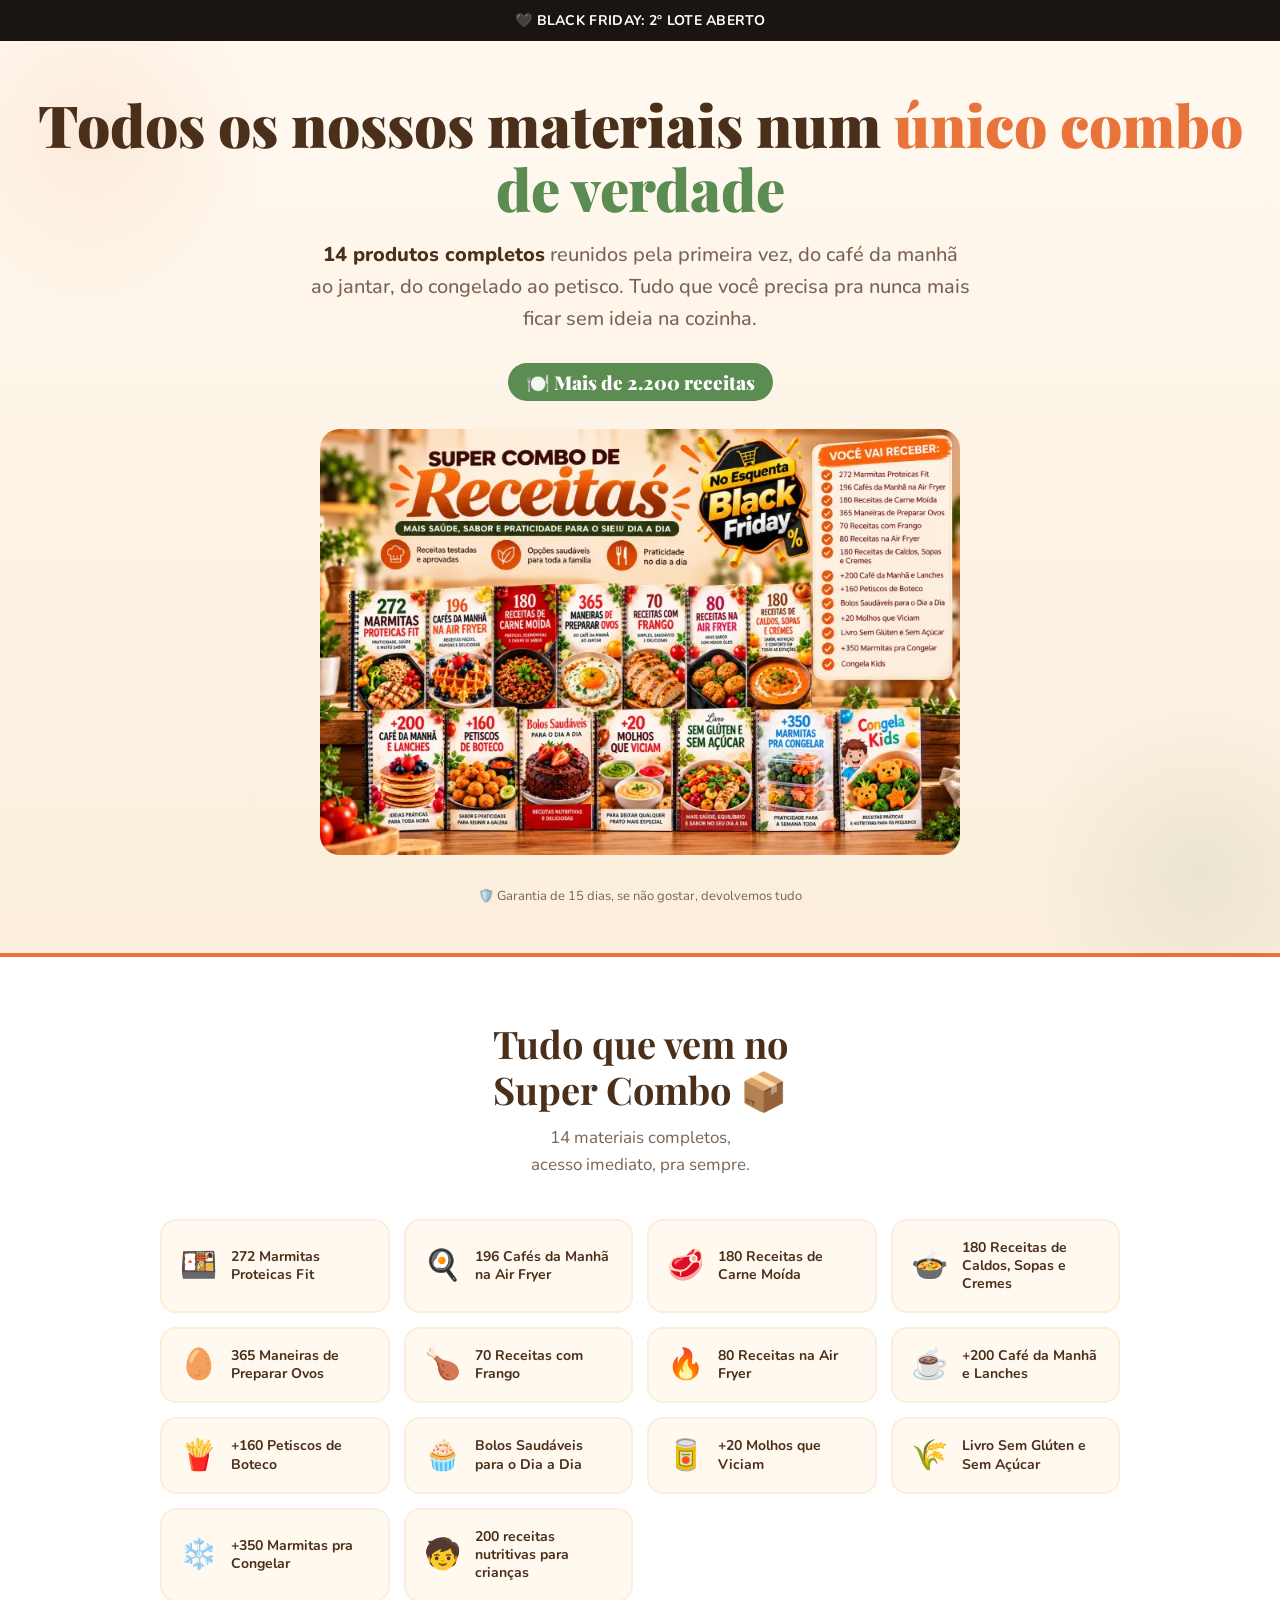
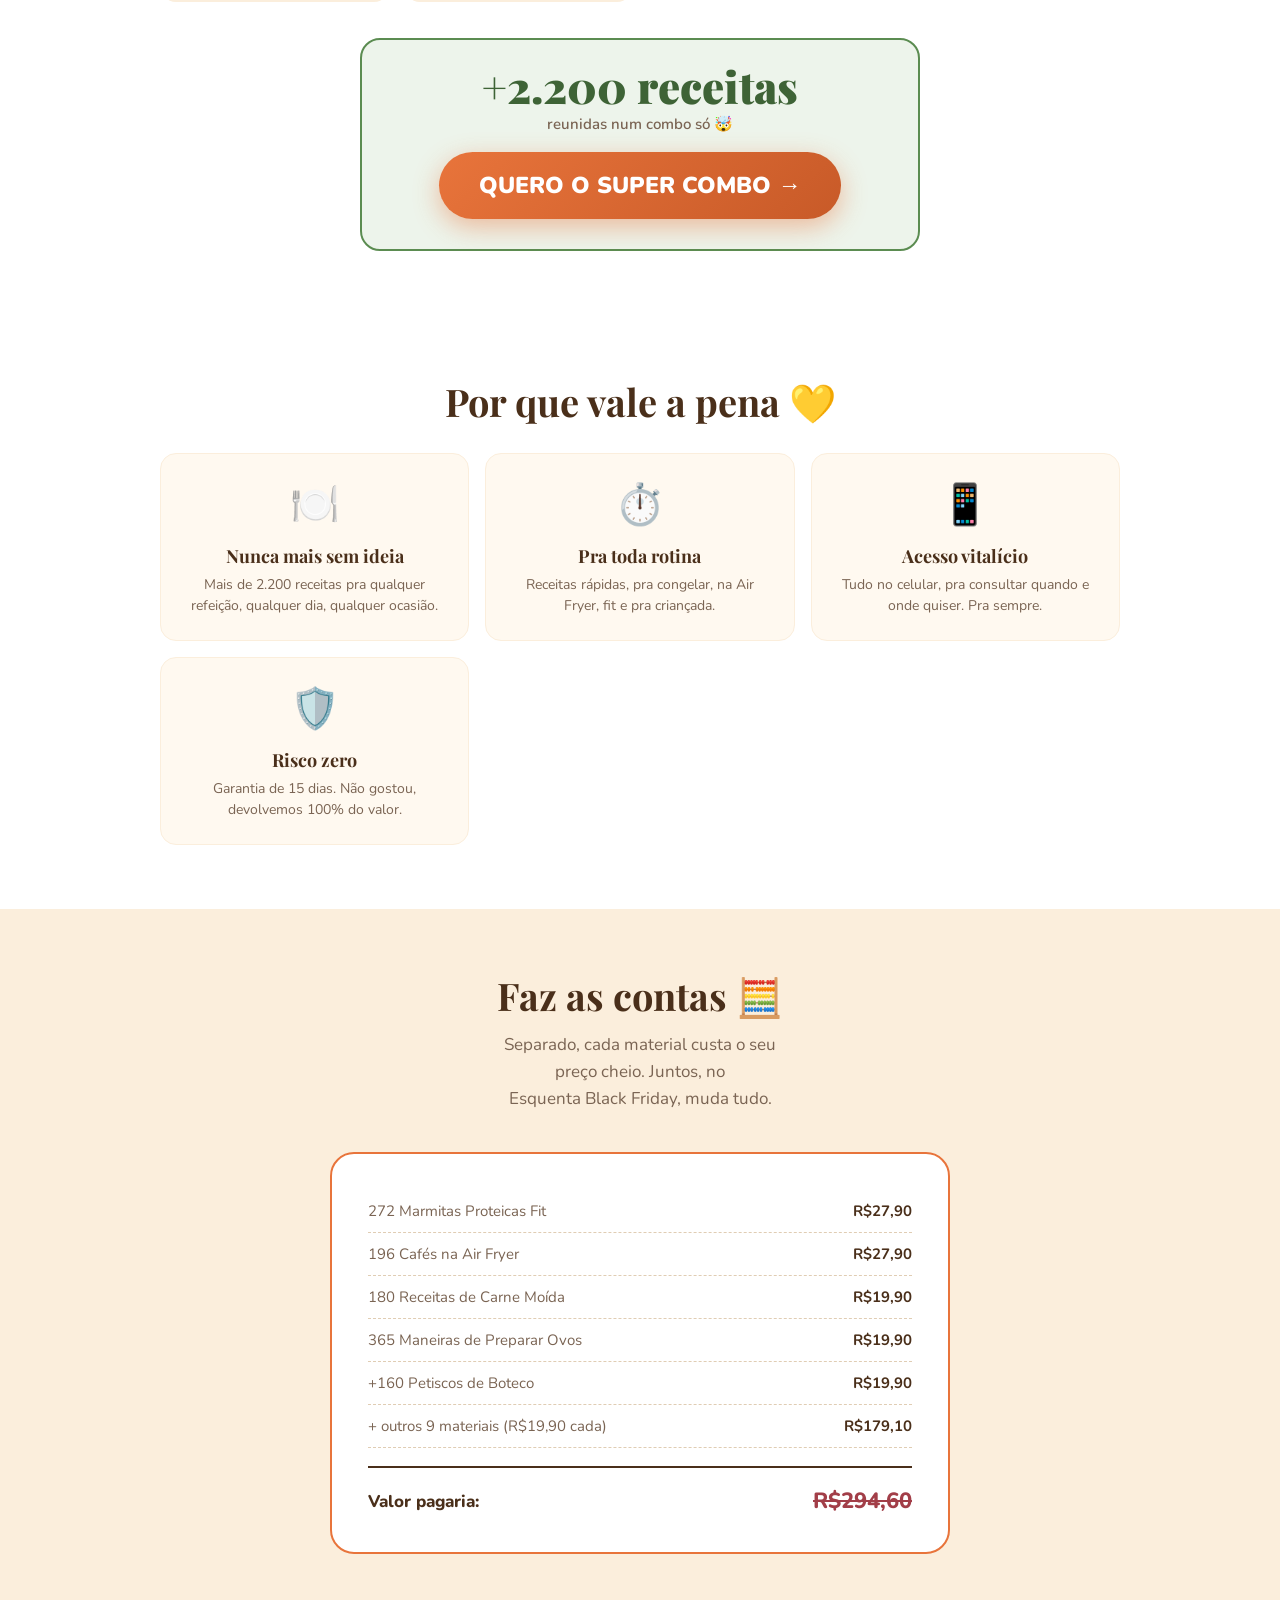
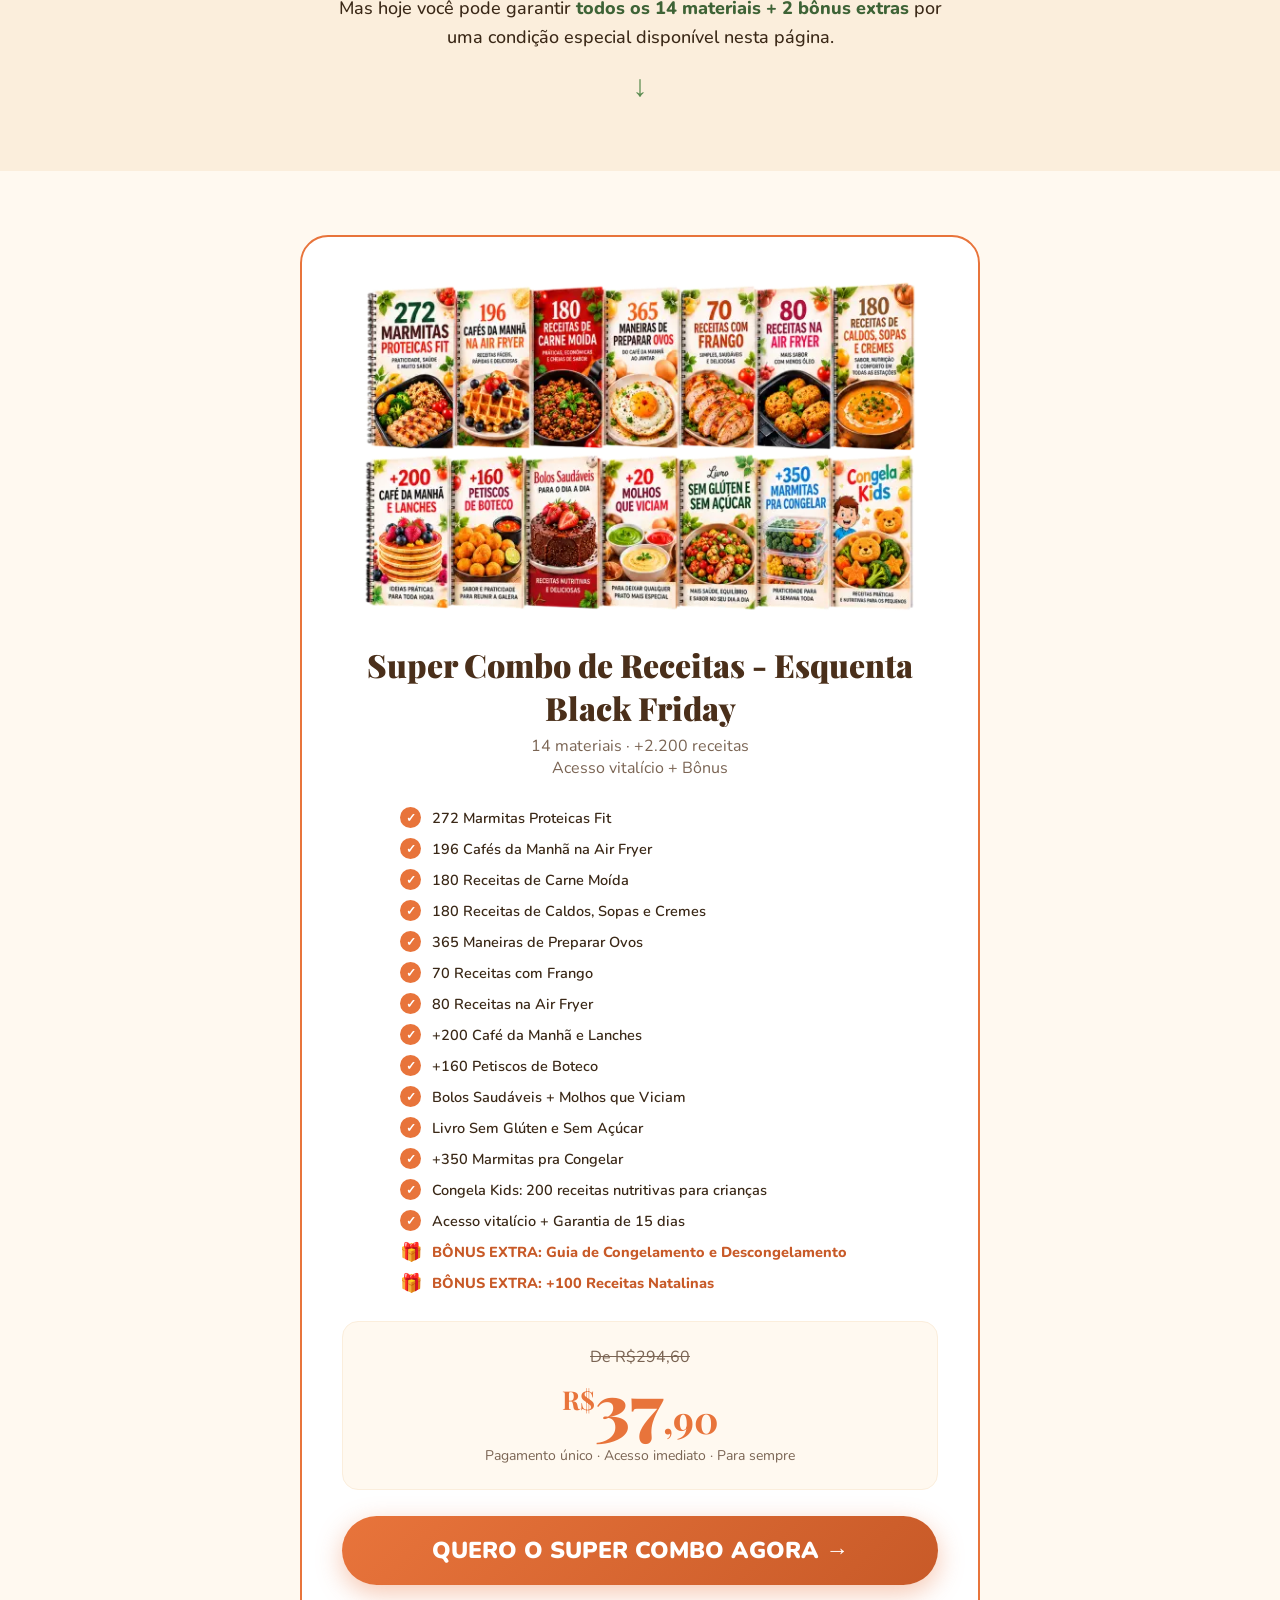
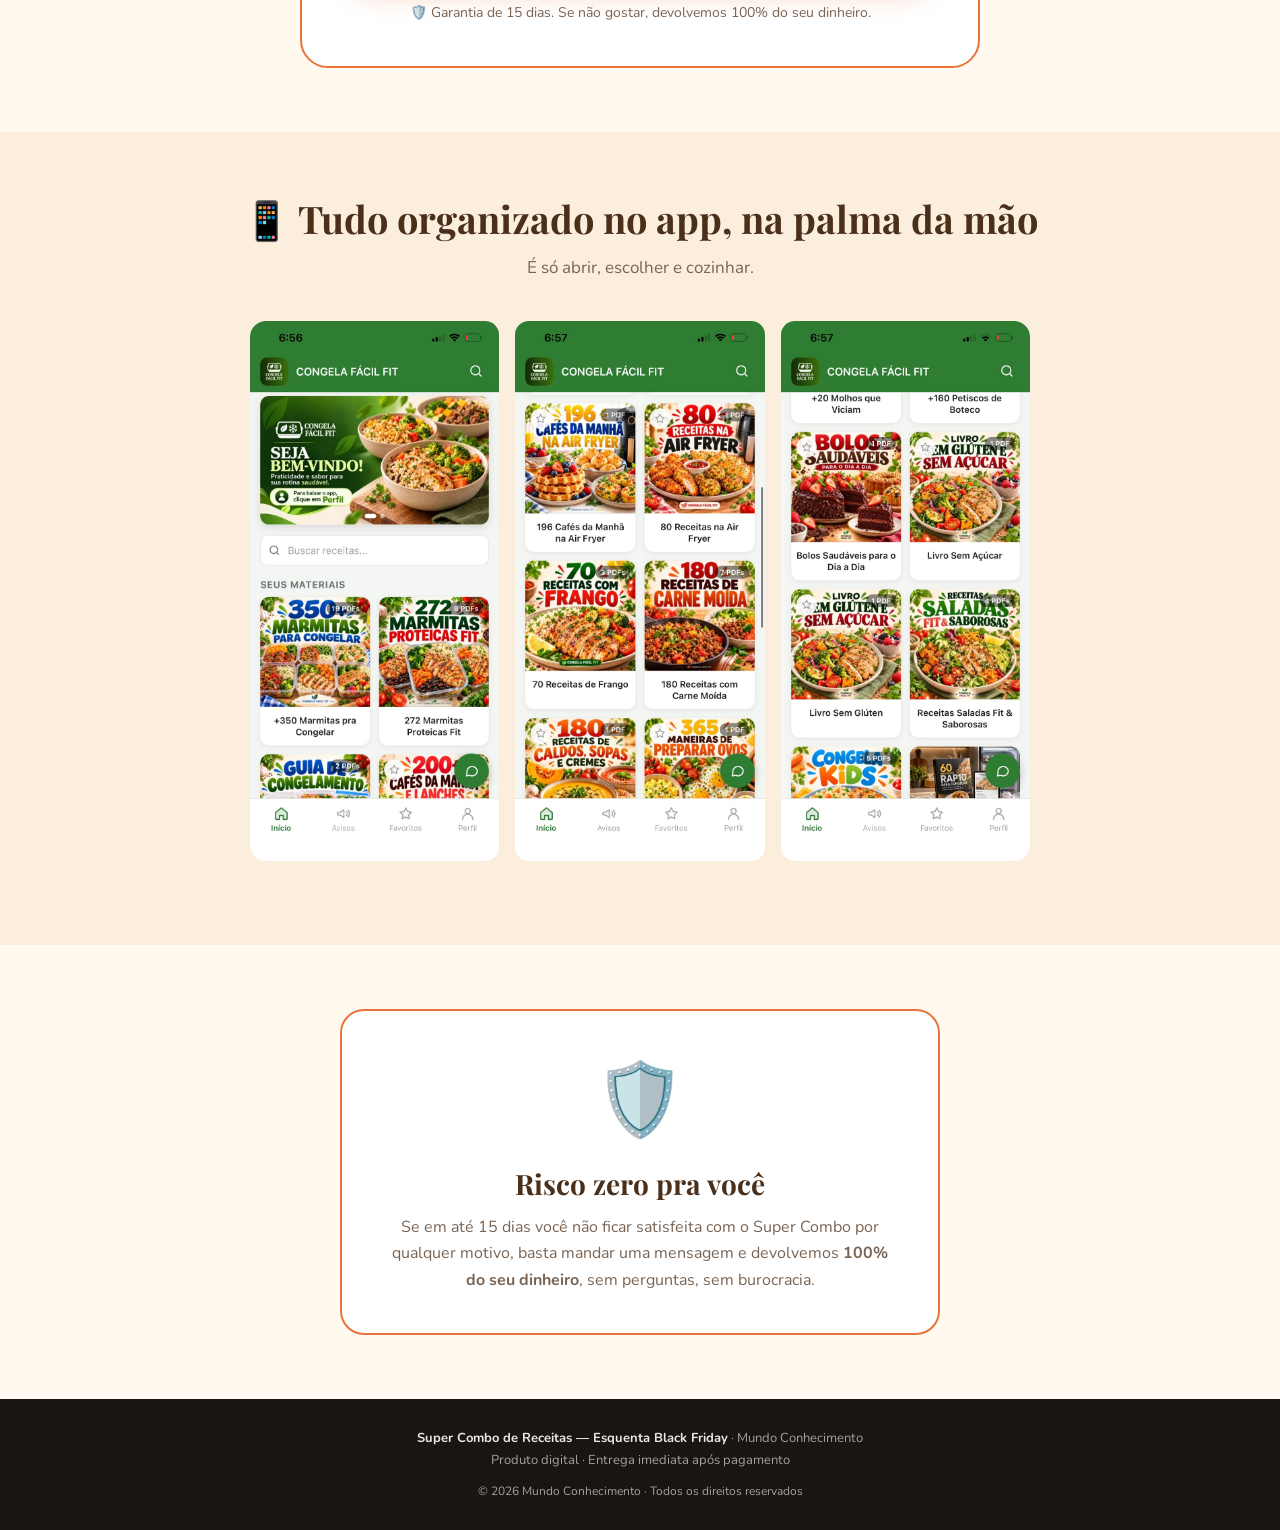
==== b.html @ e4562c5d "insta" ====
<!DOCTYPE html>
<html lang="pt-BR">
<head>
<meta charset="UTF-8">
<meta name="viewport" content="width=device-width, initial-scale=1.0">
<title>Super Combo de Receitas — Esquenta Black Friday</title>
<link href="https://fonts.googleapis.com/css2?family=Playfair+Display:wght@700;900&family=Nunito:wght@400;500;600;700;800;900&display=swap" rel="stylesheet">
<link rel="stylesheet" href="style.css">
</head>
<body>

<div class="topbar">
  🖤 BLACK FRIDAY: <span id="topbarTexto">Somente esse fim de semana</span> <span class="contador" id="contadorLote">--:--:--</span>
</div>

<section class="hero">
  <h1>Todos os nossos materiais num <em>único combo</em> <span class="verde">de verdade</span></h1>
  <p class="hero-sub">
    <strong>14 produtos completos</strong> reunidos pela primeira vez, do café da manhã ao jantar, do congelado ao petisco. Tudo que você precisa pra nunca mais ficar sem ideia na cozinha.
  </p>
  <div class="mega-num">🍽️ Mais de 2.200 receitas</div>

  <img src="assets/hero_4.webp" alt="Mockup do Super Combo de Receitas" class="hero-img">

  <div class="garantia-mini">🛡️ Garantia de 15 dias, se não gostar, devolvemos tudo</div>
</section>

<!-- OS 14 MATERIAIS -->
<section class="sec-tudo">
  <div class="container">
    <h2 class="section-title">Tudo que vem no <br>Super Combo 📦</h2>
    <p class="section-sub">14 materiais completos, <br>acesso imediato, pra sempre.</p>
    <div class="tudo-grid">
      <div class="tudo-card"><span class="ic">🍱</span><span class="txt">272 Marmitas Proteicas Fit</span></div>
      <div class="tudo-card"><span class="ic">🍳</span><span class="txt">196 Cafés da Manhã na Air Fryer</span></div>
      <div class="tudo-card"><span class="ic">🥩</span><span class="txt">180 Receitas de Carne Moída</span></div>
      <div class="tudo-card"><span class="ic">🍲</span><span class="txt">180 Receitas de Caldos, Sopas e Cremes</span></div>
      <div class="tudo-card"><span class="ic">🥚</span><span class="txt">365 Maneiras de Preparar Ovos</span></div>
      <div class="tudo-card"><span class="ic">🍗</span><span class="txt">70 Receitas com Frango</span></div>
      <div class="tudo-card"><span class="ic">🔥</span><span class="txt">80 Receitas na Air Fryer</span></div>
      <div class="tudo-card"><span class="ic">☕</span><span class="txt">+200 Café da Manhã e Lanches</span></div>
      <div class="tudo-card"><span class="ic">🍟</span><span class="txt">+160 Petiscos de Boteco</span></div>
      <div class="tudo-card"><span class="ic">🧁</span><span class="txt">Bolos Saudáveis para o Dia a Dia</span></div>
      <div class="tudo-card"><span class="ic">🥫</span><span class="txt">+20 Molhos que Viciam</span></div>
      <div class="tudo-card"><span class="ic">🌾</span><span class="txt">Livro Sem Glúten e Sem Açúcar</span></div>
      <div class="tudo-card"><span class="ic">❄️</span><span class="txt">+350 Marmitas pra Congelar</span></div>
      <div class="tudo-card"><span class="ic">🧒</span><span class="txt">200 receitas nutritivas para crianças</span></div>
    </div>
    <div class="total-receitas">
      <div class="big">+2.200 receitas</div>
      <p>reunidas num combo só 🤯</p>
      <a href="#oferta" class="cta-btn">QUERO O SUPER COMBO →</a>
    </div>
  </div>
</section>

<!-- BENEFÍCIOS -->
<section class="sec-beneficios">
  <div class="container">
    <h2 class="section-title">Por que vale a pena 💛</h2>
    <div class="benef-grid">
      <div class="benef-card"><span class="ic">🍽️</span><h3>Nunca mais sem ideia</h3><p>Mais de 2.200 receitas pra qualquer refeição, qualquer dia, qualquer ocasião.</p></div>
      <div class="benef-card"><span class="ic">⏱️</span><h3>Pra toda rotina</h3><p>Receitas rápidas, pra congelar, na Air Fryer, fit e pra criançada.</p></div>
      <div class="benef-card"><span class="ic">📱</span><h3>Acesso vitalício</h3><p>Tudo no celular, pra consultar quando e onde quiser. Pra sempre.</p></div>
      <div class="benef-card"><span class="ic">🛡️</span><h3>Risco zero</h3><p>Garantia de 15 dias. Não gostou, devolvemos 100% do valor.</p></div>
    </div>
  </div>
</section>

<!-- ANCORAGEM -->
<section class="sec-valor">
  <div class="container">
    <h2 class="section-title">Faz as contas 🧮</h2>
    <p class="section-sub">Separado, cada material custa o seu <br>preço cheio. Juntos, no <br>Esquenta Black Friday, muda tudo.</p>
    <div class="valor-box">
      <div class="valor-linha"><span>272 Marmitas Proteicas Fit</span><span class="preco">R$27,90</span></div>
      <div class="valor-linha"><span>196 Cafés na Air Fryer</span><span class="preco">R$27,90</span></div>
      <div class="valor-linha"><span>180 Receitas de Carne Moída</span><span class="preco">R$19,90</span></div>
      <div class="valor-linha"><span>365 Maneiras de Preparar Ovos</span><span class="preco">R$19,90</span></div>
      <div class="valor-linha"><span>+160 Petiscos de Boteco</span><span class="preco">R$19,90</span></div>
      <div class="valor-linha"><span>+ outros 9 materiais (R$19,90 cada)</span><span class="preco">R$179,10</span></div>
      <div class="valor-total"><span>Valor pagaria:</span><span class="riscado">R$294,60</span></div>
    </div>
    <div class="ponte-oferta">
      <p>Mas hoje você pode garantir <strong>todos os 14 materiais + 2 bônus extras</strong> por uma condição especial disponível nesta página.</p>
      <a href="#oferta" class="seta" aria-label="Ver oferta">↓</a>
    </div>
  </div>
</section>

<!-- OFERTA -->
<section class="sec-oferta" id="oferta">
  <div class="container">
    <div class="oferta-box">
      <img src="assets/600b2257_604f_4e3c_8ad4_a1678b78e243_photoroom_1.webp" alt="Materiais do Super Combo de Receitas" class="oferta-img">
      <div class="titulo">Super Combo de Receitas - Esquenta Black Friday</div>
      <div class="subtitulo">14 materiais · +2.200 receitas <br>Acesso vitalício + Bônus</div>
      <ul class="inclui-lista">
        <li>272 Marmitas Proteicas Fit</li>
        <li>196 Cafés da Manhã na Air Fryer</li>
        <li>180 Receitas de Carne Moída</li>
        <li>180 Receitas de Caldos, Sopas e Cremes</li>
        <li>365 Maneiras de Preparar Ovos</li>
        <li>70 Receitas com Frango</li>
        <li>80 Receitas na Air Fryer</li>
        <li>+200 Café da Manhã e Lanches</li>
        <li>+160 Petiscos de Boteco</li>
        <li>Bolos Saudáveis + Molhos que Viciam</li>
        <li>Livro Sem Glúten e Sem Açúcar</li>
        <li>+350 Marmitas pra Congelar</li>
        <li>Congela Kids: 200 receitas nutritivas para crianças</li>
        <li>Acesso vitalício + Garantia de 15 dias</li>
        <li class="bonus">BÔNUS EXTRA: Guia de Congelamento e Descongelamento</li>
        <li class="bonus">BÔNUS EXTRA: +100 Receitas Natalinas</li>
      </ul>
      <div class="preco-box">
        <div class="preco-de">De R$294,60</div>
        <div class="preco-por"><span>R$</span>37<span class="cents">,90</span></div>
        <div class="preco-detalhe">Pagamento único · Acesso imediato · Para sempre</div>
      </div>
      <a href="https://pay.wiapy.com/JGhLkvUF-u0" class="cta-btn-bf">QUERO O SUPER COMBO AGORA →</a>
      <div class="garantia-box">🛡️ Garantia de 15 dias. Se não gostar, devolvemos 100% do seu dinheiro.</div>
    </div>
  </div>
</section>

<!-- APP -->
<section class="sec-carrossel">
  <div class="container">
    <h2 class="section-title">📱 Tudo organizado no app, na palma da mão</h2>
    <p class="section-sub">É só abrir, escolher e cozinhar.</p>
    <div class="carrossel-wrapper" id="carrosselWrapper">
      <button class="carr-btn" onclick="moverCarrossel(-1)" aria-label="Anterior">&#8249;</button>
      <div class="carrossel-track-outer">
        <div class="carrossel-track" id="carrosselTrack">
          <div class="carr-slide"><img src="assets/app-1.jpeg" alt="Tela inicial do app com os materiais" width="739" height="1600" loading="lazy"></div>
          <div class="carr-slide"><img src="assets/app-2.jpeg" alt="Materiais de café da manhã, Air Fryer, frango e carne moída no app" width="739" height="1600" loading="lazy"></div>
          <div class="carr-slide"><img src="assets/app-3.jpeg" alt="Materiais de bolos saudáveis, sem glúten e sem açúcar no app" width="739" height="1600" loading="lazy"></div>
        </div>
      </div>
      <button class="carr-btn" onclick="moverCarrossel(1)" aria-label="Próximo">&#8250;</button>
    </div>
    <div class="carr-dots" id="carrDots"></div>
  </div>
</section>

<!-- GARANTIA -->
<section class="sec-garantia">
  <div class="container">
    <div class="garantia-inner">
      <span class="g-big">🛡️</span>
      <h3>Risco zero pra você</h3>
      <p>Se em até 15 dias você não ficar satisfeita com o Super Combo por qualquer motivo, basta mandar uma mensagem e devolvemos <strong>100% do seu dinheiro</strong>, sem perguntas, sem burocracia.</p>
    </div>
  </div>
</section>

<footer>
  <p><strong>Super Combo de Receitas — Esquenta Black Friday</strong> · Mundo Conhecimento</p>
  <p>Produto digital · Entrega imediata após pagamento</p>
  <p style="margin-top:10px;font-size:12px;">© 2026 Mundo Conhecimento · Todos os direitos reservados</p>
</footer>

<script src="script.js"></script>
</body>
</html>
---- style.css ----
*, *::before, *::after { box-sizing: border-box; margin: 0; padding: 0; }

:root {
  --creme: #FFF9F0;
  --creme-escuro: #FBEEDC;
  --terracota: #E8743B;
  --terracota-escuro: #C85A28;
  --verde: #5B8C51;
  --verde-escuro: #3E6336;
  --mostarda: #E8A317;
  --vinho: #A23E48;
  --marrom: #4A2F1A;
  --texto: #3A2817;
  --texto-muted: #7A6453;
  --branco: #FFFFFF;
  --preto-bf: #1A1512;
}

body { font-family: 'Nunito', sans-serif; color: var(--texto); background: var(--creme); overflow-x: hidden; }

/* TOPBAR BLACK FRIDAY */
.topbar { background: var(--preto-bf); color: white; text-align: center; padding: 11px 12px; font-size: clamp(11px, 3.4vw, 14px); font-weight: 700; letter-spacing: 0.3px; white-space: nowrap; }
.topbar .contador { background: var(--mostarda); color: var(--preto-bf); border-radius: 20px; padding: 2px 10px; font-weight: 900; margin: 0 4px; }
.topbar .contador { font-variant-numeric: tabular-nums; }

/* HERO */
.hero { background: linear-gradient(180deg, #FFF9F0 0%, #FBEEDC 100%); padding: 52px 24px 48px; text-align: center; position: relative; overflow: hidden; border-bottom: 4px solid var(--terracota); }
.hero::before { content: ''; position: absolute; top: -90px; left: -90px; width: 360px; height: 360px; background: radial-gradient(circle, rgba(232,116,59,0.1) 0%, transparent 70%); border-radius: 50%; pointer-events: none; }
.hero::after { content: ''; position: absolute; bottom: -90px; right: -90px; width: 340px; height: 340px; background: radial-gradient(circle, rgba(91,140,81,0.1) 0%, transparent 70%); border-radius: 50%; pointer-events: none; }

.badge-bf { display: inline-flex; align-items: center; gap: 8px; background: var(--preto-bf); color: var(--mostarda); border-radius: 30px; padding: 7px 20px; font-size: 13px; font-weight: 900; margin-bottom: 22px; letter-spacing: 1px; text-transform: uppercase; position: relative; z-index: 1; }
.badge-bf .dot { width: 7px; height: 7px; background: var(--terracota); border-radius: 50%; animation: pulse 1.4s ease-in-out infinite; }
@keyframes pulse { 0%, 100% { transform: scale(1); } 50% { transform: scale(1.6); } }

.hero h1 { font-family: 'Playfair Display', serif; font-size: clamp(32px, 6vw, 58px); font-weight: 900; color: var(--marrom); line-height: 1.1; margin-bottom: 18px; position: relative; z-index: 1; }
.hero h1 em { font-style: normal; color: var(--terracota); }
.hero h1 .verde { color: var(--verde); }

.hero-sub { font-size: clamp(16px, 2.3vw, 20px); color: var(--texto-muted); max-width: 660px; margin: 0 auto 28px; line-height: 1.6; font-weight: 500; position: relative; z-index: 1; }
.hero-sub strong { color: var(--marrom); font-weight: 800; }

.mega-num { display: inline-block; background: var(--verde); color: white; font-family: 'Playfair Display', serif; font-weight: 900; font-size: clamp(15px, 2.3vw, 19px); padding: 6px 18px; border-radius: 30px; margin-bottom: 28px; position: relative; z-index: 1; }

.hero-img { display: block; max-width: 640px; width: 100%; height: auto; margin: 0 auto 32px; border-radius: 20px; position: relative; z-index: 1; }

.cta-btn { display: inline-block; background: linear-gradient(135deg, var(--terracota) 0%, var(--terracota-escuro) 100%); color: white; font-family: 'Nunito', sans-serif; font-size: clamp(15px, 4.2vw, 23px); font-weight: 900; padding: 18px clamp(22px, 5vw, 40px); white-space: nowrap; border-radius: 50px; text-decoration: none; border: none; box-shadow: 0 8px 26px rgba(232,116,59,0.45); transition: transform 0.2s, box-shadow 0.2s; position: relative; overflow: hidden; cursor: pointer; max-width: 100%; z-index: 1; }
.cta-btn::after { content: ''; position: absolute; top: 0; left: -100%; width: 60%; height: 100%; background: linear-gradient(90deg, transparent, rgba(255,255,255,0.3), transparent); transform: skewX(-20deg); animation: shimmer 2.8s ease-in-out infinite; }
@keyframes shimmer { 0% { left: -100%; } 100% { left: 200%; } }
.cta-btn:hover { transform: translateY(-3px); box-shadow: 0 12px 34px rgba(232,116,59,0.55); }

.preco-hero { margin-top: 20px; font-size: 15px; color: var(--texto-muted); position: relative; z-index: 1; }
.preco-hero .de { text-decoration: line-through; opacity: 0.55; }
.preco-hero strong { font-family: 'Playfair Display', serif; font-size: 32px; color: var(--terracota); font-weight: 900; }
.garantia-mini { display: flex; align-items: center; justify-content: center; gap: 6px; font-size: 13px; color: var(--texto-muted); margin-top: 12px; position: relative; z-index: 1; }

/* SEÇÕES */
section { padding: 64px 24px; }
.container { max-width: 960px; margin: 0 auto; }
.section-title { font-family: 'Playfair Display', serif; font-size: clamp(24px, 4vw, 38px); font-weight: 700; text-align: center; margin-bottom: 12px; color: var(--marrom); line-height: 1.2; }
.section-sub { text-align: center; color: var(--texto-muted); font-size: 17px; max-width: 620px; margin: 0 auto 40px; line-height: 1.6; }

/* O QUE VEM - GRID DOS 13 */
.sec-tudo { background: var(--branco); }
.tudo-grid { display: grid; grid-template-columns: repeat(auto-fill, minmax(220px, 1fr)); gap: 14px; }
.tudo-card { background: var(--creme); border: 2px solid var(--creme-escuro); border-radius: 16px; padding: 18px 18px; display: flex; align-items: center; gap: 14px; transition: transform 0.2s, border-color 0.2s; }
.tudo-card:hover { transform: translateY(-3px); border-color: var(--terracota); }
.tudo-card .ic { font-size: 30px; flex-shrink: 0; line-height: 1; }
.tudo-card .txt { font-size: 14px; font-weight: 700; color: var(--marrom); line-height: 1.3; }
.tudo-card .txt small { display: block; font-weight: 600; color: var(--texto-muted); font-size: 12px; margin-top: 2px; }

.total-receitas { text-align: center; margin-top: 36px; background: var(--verde-claro, #EDF4EB); border: 2px solid var(--verde); border-radius: 20px; padding: 24px; max-width: 560px; margin-left: auto; margin-right: auto; }
.total-receitas .big { font-family: 'Playfair Display', serif; font-size: 44px; font-weight: 900; color: var(--verde-escuro); line-height: 1; }
.total-receitas p { font-size: 15px; color: var(--texto-muted); margin-top: 6px; font-weight: 600; }

/* ANCORAGEM DE VALOR */
.sec-valor { background: var(--creme-escuro); }
.valor-box { max-width: 620px; margin: 0 auto; background: white; border-radius: 24px; padding: 36px; border: 2px solid var(--terracota); }
.valor-linha { display: flex; justify-content: space-between; align-items: center; padding: 11px 0; border-bottom: 1px dashed #E0CDB4; font-size: 15px; color: var(--texto-muted); }
.valor-linha:last-of-type { border-bottom: none; }
.valor-linha .preco { font-weight: 700; color: var(--marrom); }
.valor-total { display: flex; justify-content: space-between; align-items: center; margin-top: 18px; padding-top: 18px; border-top: 2px solid var(--marrom); font-size: 17px; font-weight: 800; color: var(--marrom); }
.valor-total .riscado { text-decoration: line-through; color: var(--vinho); font-size: 22px; }
.valor-hoje { text-align: center; margin-top: 24px; }
.valor-hoje .label { font-size: 15px; color: var(--texto-muted); font-weight: 600; }
.valor-hoje .num { font-family: 'Playfair Display', serif; font-size: 56px; font-weight: 900; color: var(--terracota); line-height: 1; }
.valor-hoje .num span { font-size: 26px; vertical-align: super; }
.total-receitas .cta-btn { margin-top: 18px; }

/* PONTE PARA A OFERTA */
.ponte-oferta { text-align: center; max-width: 620px; margin: 40px auto 0; }
.ponte-oferta p { font-size: 18px; line-height: 1.6; color: var(--texto); font-weight: 500; }
.ponte-oferta strong { color: var(--verde-escuro); font-weight: 800; }
.ponte-oferta .seta { display: inline-block; margin-top: 14px; font-size: 30px; font-weight: 700; color: var(--verde); text-decoration: none; animation: descer 1.6s ease-in-out infinite; }
@keyframes descer { 0%, 100% { transform: translateY(0); } 50% { transform: translateY(6px); } }

/* PARA QUEM / BENEFÍCIOS */
.sec-beneficios { background: var(--branco); }
.benef-grid { margin-top: 28px; display: grid; grid-template-columns: repeat(auto-fit, minmax(240px, 1fr)); gap: 16px; }
.benef-card { background: var(--creme); border-radius: 16px; padding: 24px 22px; text-align: center; border: 1.5px solid var(--creme-escuro); }
.benef-card .ic { font-size: 40px; display: block; margin-bottom: 12px; }
.benef-card h3 { font-family: 'Playfair Display', serif; font-size: 18px; color: var(--marrom); margin-bottom: 6px; }
.benef-card p { font-size: 14px; color: var(--texto-muted); line-height: 1.5; }

/* CARROSSEL / PRÉVIA */
.sec-carrossel { background: var(--creme-escuro); }
.carrossel-wrapper { display: flex; align-items: center; gap: 12px; margin: 8px auto 0; max-width: 780px; }
.carrossel-wrapper.sem-nav .carr-btn { display: none; }
.carrossel-track-outer { overflow: hidden; flex: 1; border-radius: 16px; }
.carrossel-track { display: flex; gap: 16px; transition: transform 0.4s ease; will-change: transform; touch-action: pan-y; }
.carr-slide { flex: 0 0 calc((100% - 32px) / 3); border-radius: 14px; overflow: hidden; aspect-ratio: 739/1600; }
.carr-slide img { width: 100%; height: 100%; object-fit: cover; display: block; }
.carr-placeholder { background: repeating-linear-gradient(45deg, #F3E2CB, #F3E2CB 12px, #EFD9BC 12px, #EFD9BC 24px); display: flex; align-items: center; justify-content: center; font-size: 13px; font-weight: 700; color: var(--terracota-escuro); border: 2px dashed var(--terracota); }
.carr-btn { background: var(--terracota); color: white; border: none; border-radius: 50%; width: 44px; height: 44px; font-size: 26px; cursor: pointer; flex-shrink: 0; display: flex; align-items: center; justify-content: center; transition: background 0.2s, transform 0.2s; box-shadow: 0 2px 8px rgba(0,0,0,0.15); }
.carr-btn:hover { background: var(--terracota-escuro); transform: scale(1.08); }
.carr-dots { display: flex; justify-content: center; gap: 8px; margin-top: 20px; }
.carr-dot { width: 10px; height: 10px; border-radius: 50%; background: #D9C3A6; cursor: pointer; transition: background 0.2s, transform 0.2s; border: none; }
.carr-dot.ativo { background: var(--terracota); transform: scale(1.3); }
@media (max-width: 600px) { .carrossel-wrapper { max-width: 400px; } .carr-slide { flex: 0 0 100%; } .carr-btn { width: 36px; height: 36px; font-size: 20px; } }

/* OFERTA */
.sec-oferta { background: var(--creme); color: var(--texto); }
.oferta-box { max-width: 680px; margin: 0 auto; background: var(--branco); border-radius: 28px; border: 2px solid var(--terracota); padding: 44px 40px; text-align: center; }
.oferta-img { display: block; width: 100%; max-width: 560px; height: auto; margin: 0 auto 24px; }
.oferta-box .titulo { font-family: 'Playfair Display', serif; font-size: clamp(24px, 4vw, 32px); font-weight: 900; margin-bottom: 6px; color: var(--marrom); }
.oferta-box .subtitulo { font-size: 16px; color: var(--texto-muted); margin-bottom: 28px; }
.inclui-lista { list-style: none; text-align: left; margin-bottom: 28px; display: grid; gap: 10px; max-width: 480px; margin-left: auto; margin-right: auto; }
.inclui-lista li { display: flex; align-items: center; gap: 11px; font-size: 14.5px; font-weight: 600; }
.inclui-lista li::before { content: '✓'; background: var(--terracota); color: white; width: 21px; height: 21px; border-radius: 50%; display: flex; align-items: center; justify-content: center; font-weight: 900; font-size: 12px; flex-shrink: 0; }
.inclui-lista li.bonus { color: var(--terracota-escuro); font-weight: 800; }
.inclui-lista li.bonus::before { content: '🎁'; background: none; font-size: 18px; }
.preco-box { background: var(--creme); border-radius: 16px; padding: 24px; margin-bottom: 26px; border: 1px solid var(--creme-escuro); }
.preco-de { font-size: 16px; color: var(--texto-muted); text-decoration: line-through; margin-bottom: 4px; }
.preco-por { font-family: 'Playfair Display', serif; font-size: clamp(50px, 11vw, 68px); font-weight: 900; line-height: 1; color: var(--terracota); }
.preco-por span { font-size: 26px; vertical-align: super; font-weight: 700; }
.preco-por .cents { font-size: 38px; vertical-align: baseline; }
.preco-detalhe { font-size: 14px; color: var(--texto-muted); margin-top: 6px; }
.cta-btn-bf { display: block; background: linear-gradient(135deg, var(--terracota) 0%, var(--terracota-escuro) 100%); color: white; font-family: 'Nunito', sans-serif; font-size: clamp(12px, 3.8vw, 23px); font-weight: 900; padding: 19px 10px; text-align: center; white-space: nowrap; border-radius: 50px; text-decoration: none; cursor: pointer; border: none; box-shadow: 0 8px 26px rgba(232,116,59,0.4); transition: transform 0.2s, box-shadow 0.2s; width: 100%; }
.cta-btn-bf:hover { transform: translateY(-3px); box-shadow: 0 12px 34px rgba(232,116,59,0.55); }
.garantia-box { margin-top: 18px; display: flex; align-items: center; justify-content: center; gap: 8px; font-size: 14px; color: var(--texto-muted); flex-wrap: wrap; text-align: center; }

/* GARANTIA */
.sec-garantia { background: var(--creme); }
.garantia-inner { max-width: 600px; margin: 0 auto; background: white; border-radius: 24px; padding: 40px; text-align: center; border: 2px solid var(--terracota); }
.garantia-inner .g-big { font-size: 72px; margin-bottom: 16px; display: block; }
.garantia-inner h3 { font-family: 'Playfair Display', serif; font-size: 28px; font-weight: 700; color: var(--marrom); margin-bottom: 12px; }
.garantia-inner p { font-size: 16px; color: var(--texto-muted); line-height: 1.65; }

/* FOOTER */
footer { background: var(--preto-bf); color: rgba(255,255,255,0.6); text-align: center; padding: 28px 24px; font-size: 13px; line-height: 1.7; }
footer strong { color: rgba(255,255,255,0.9); }

@media (max-width: 600px) {
  .tudo-grid { grid-template-columns: repeat(2, 1fr); gap: 10px; }
  .tudo-card { flex-direction: column; text-align: center; gap: 8px; padding: 16px 10px; }
  .tudo-card .txt { font-size: 13px; }
  section { padding: 48px 16px; }
  .oferta-box, .valor-box { padding: 28px 20px; }
  .garantia-inner { padding: 28px 20px; }
  .preco-por { font-size: 52px; }
}
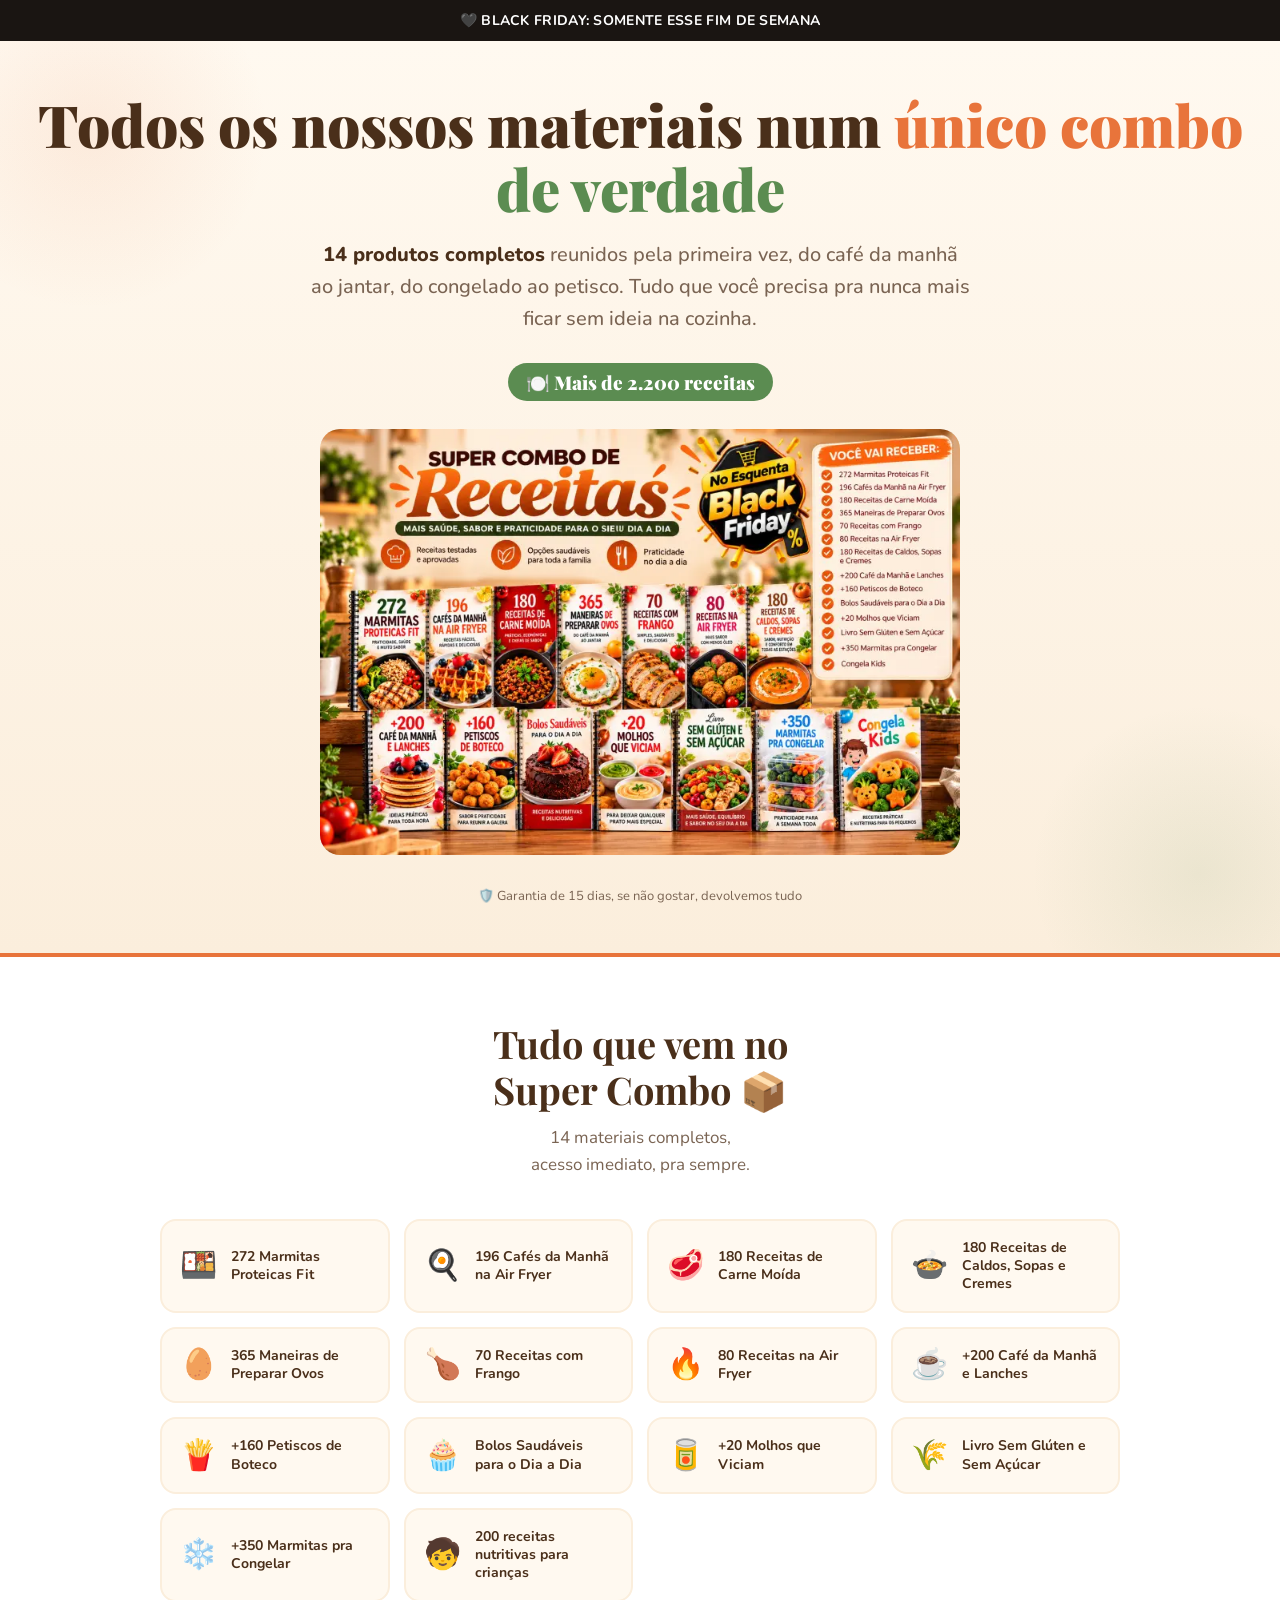
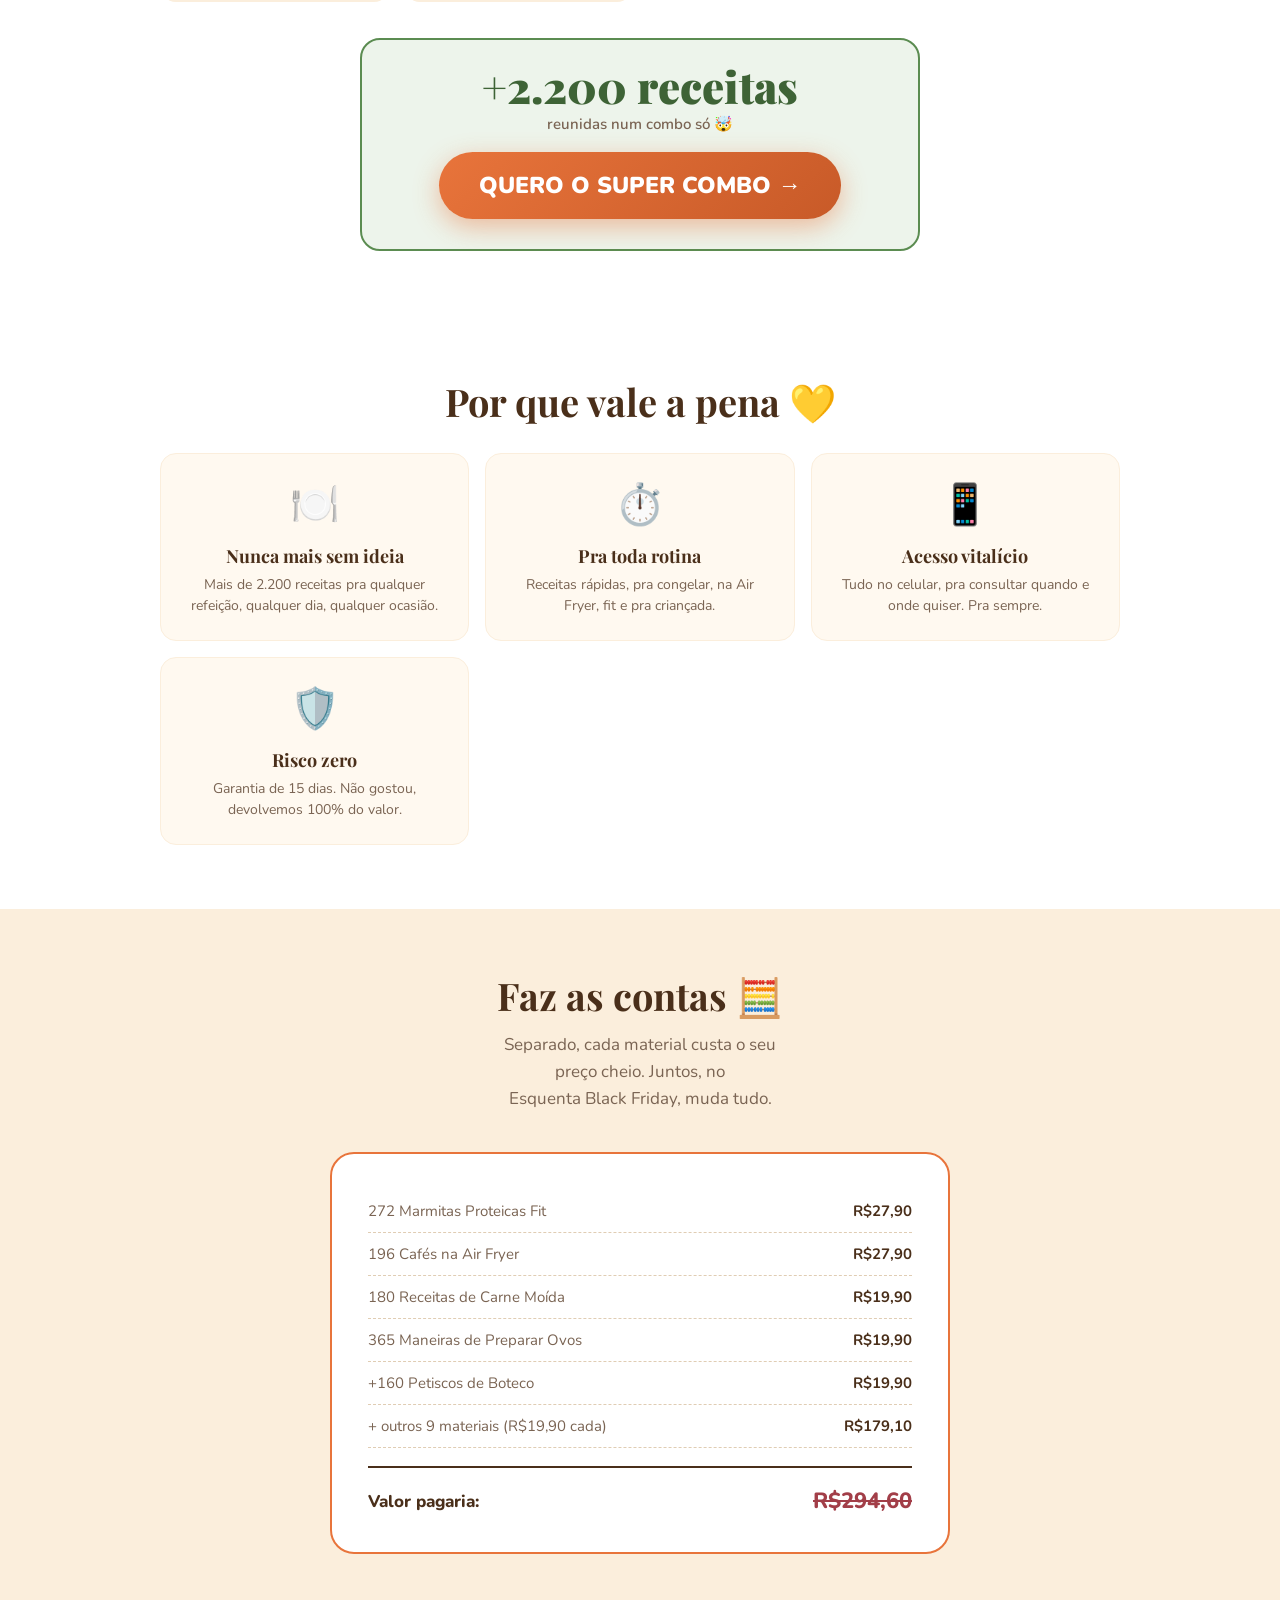
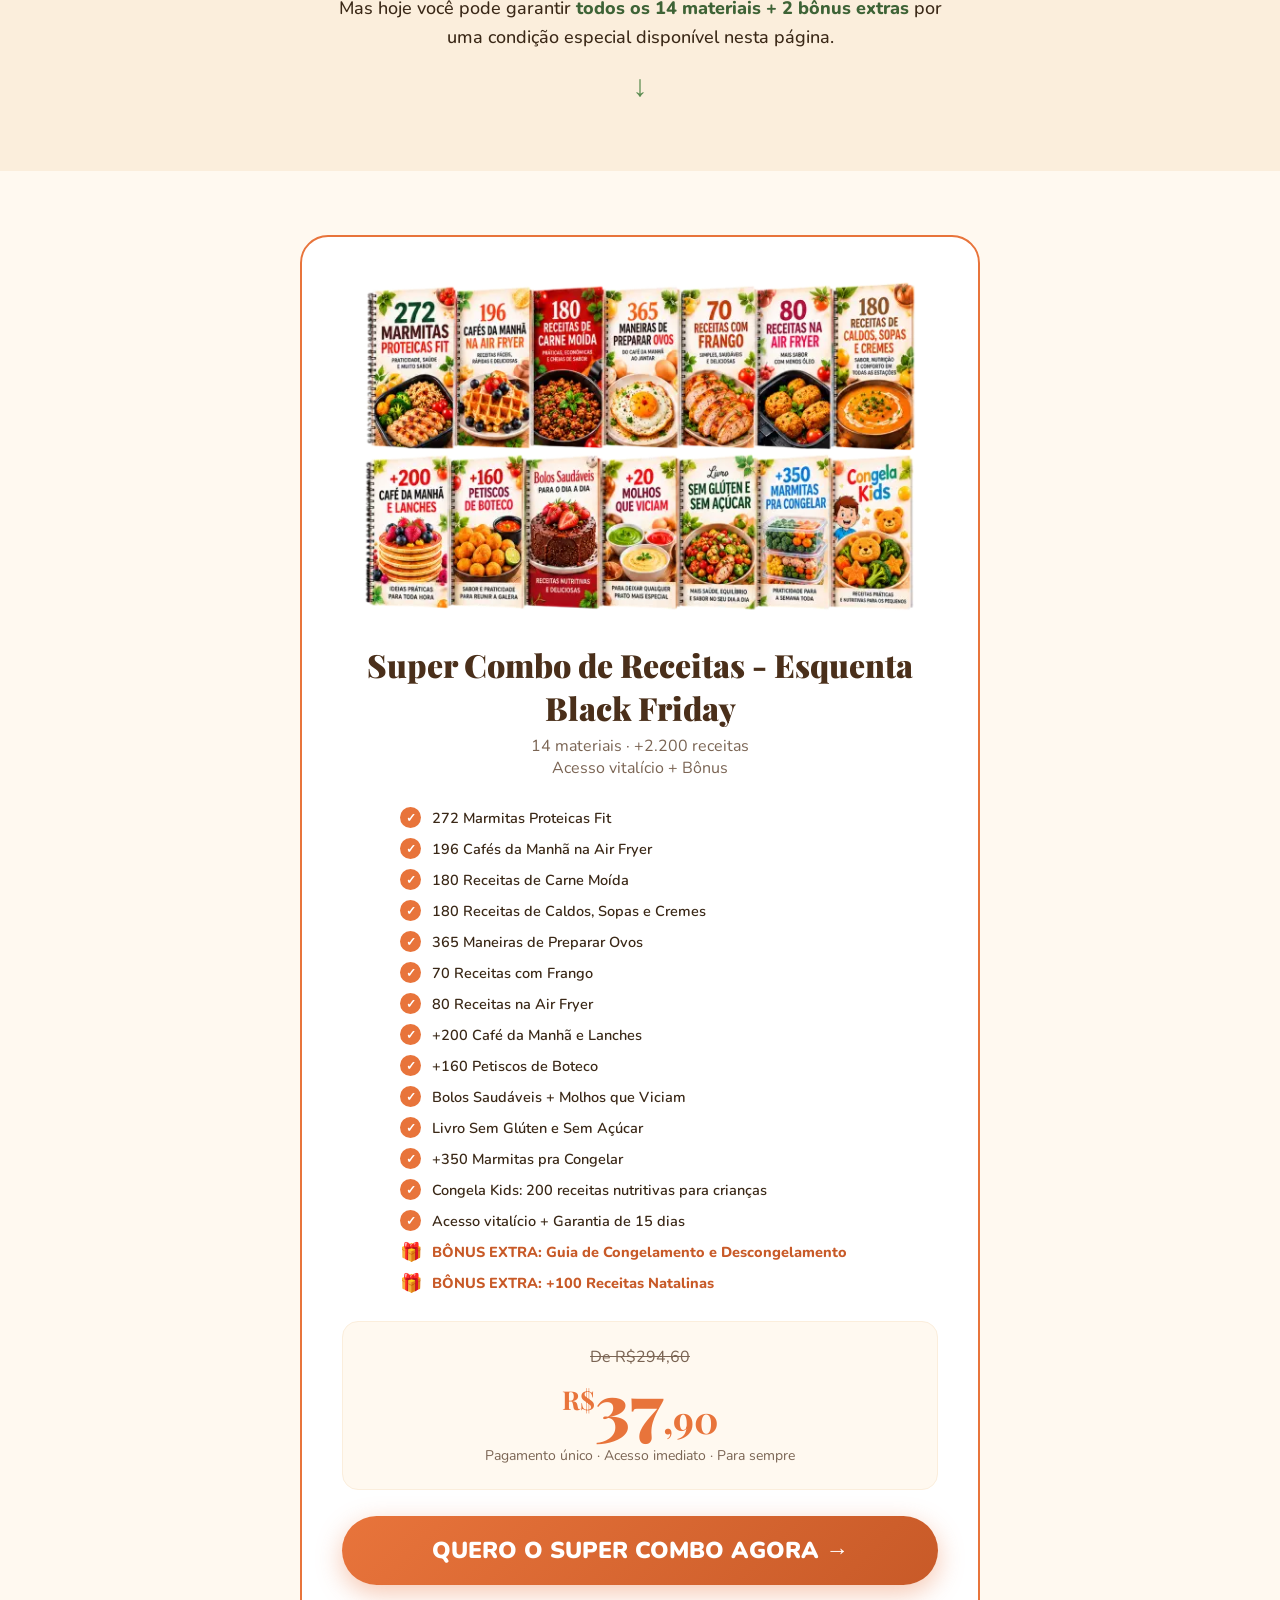
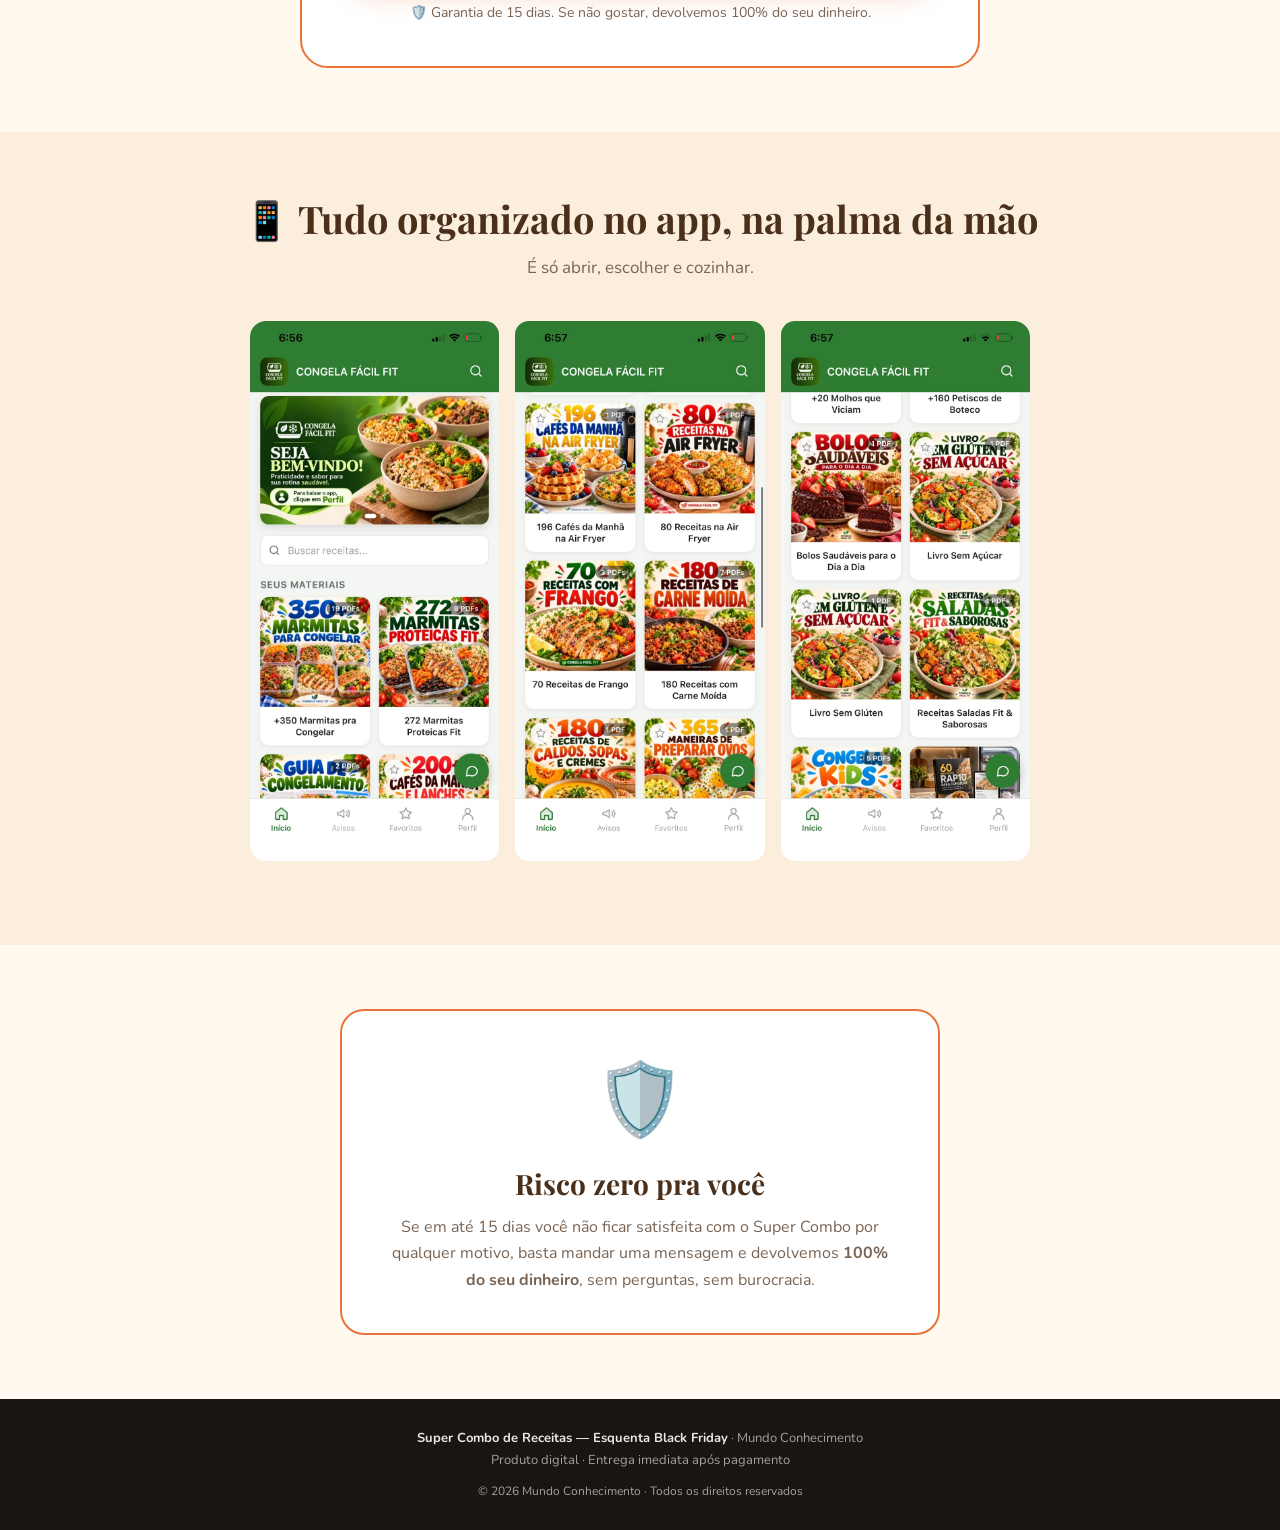
==== commit d9b86587: "insta2" ====
--- a/b.html
+++ b/b.html
@@ -10,7 +10,7 @@
 <body>
 
 <div class="topbar">
-  🖤 BLACK FRIDAY: <span id="topbarTexto">Somente esse fim de semana</span> <span class="contador" id="contadorLote">--:--:--</span>
+  🖤 BLACK FRIDAY: SOMENTE ESSE FIM DE SEMANA
 </div>
 
 <section class="hero">
